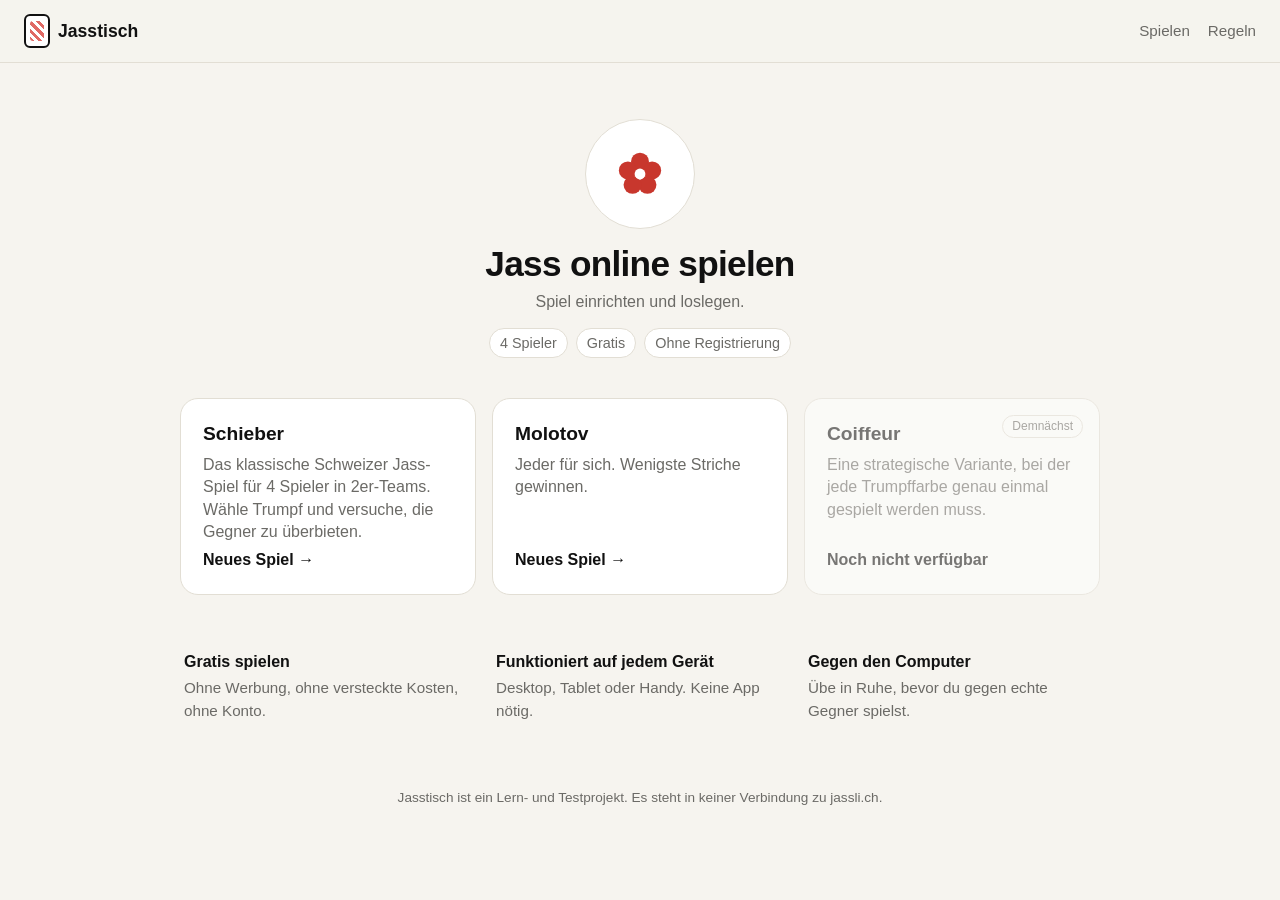
==== index.html @ 108028c2 "Add Jasstisch: Schieber and Molotov in the browser Two browser card games with no build step: - Schi" ====
<!doctype html>
<html lang="de">
<head>
  <meta charset="utf-8">
  <meta name="viewport" content="width=device-width, initial-scale=1">
  <title>Jasstisch | Jass online spielen</title>
  <meta name="description" content="Jass online spielen: Schieber gegen den Computer, gratis, ohne Registrierung, direkt im Browser.">
  <link rel="icon" href="assets/icon.svg" type="image/svg+xml">
  <link rel="stylesheet" href="assets/style.css">
</head>
<body>
  <header class="topbar">
    <a class="brand" href="index.html"><span class="logo" aria-hidden="true"></span>Jasstisch</a>
    <nav>
      <a href="index.html">Spielen</a>
      <a href="rules.html">Regeln</a>
    </nav>
  </header>

  <main class="menu">
    <section class="hero">
      <div class="emblem" aria-hidden="true">
        <svg width="54" height="54" viewBox="0 0 24 24"><g fill="#c8372d"><circle cx="12" cy="6.5" r="4"/><circle cx="17.4" cy="10.4" r="4"/><circle cx="15.3" cy="16.8" r="4"/><circle cx="8.7" cy="16.8" r="4"/><circle cx="6.6" cy="10.4" r="4"/></g><circle cx="12" cy="12" r="2.4" fill="#fff"/></svg>
      </div>
      <h1>Jass online spielen</h1>
      <p class="sub">Spiel einrichten und loslegen.</p>
      <div class="chips"><span>4 Spieler</span><span>Gratis</span><span>Ohne Registrierung</span></div>
    </section>

    <section class="modes">
      <a class="mode-card" href="schieber.html">
        <h3>Schieber</h3>
        <p>Das klassische Schweizer Jass-Spiel für 4 Spieler in 2er-Teams. Wähle Trumpf und versuche, die Gegner zu überbieten.</p>
        <span class="go">Neues Spiel &rarr;</span>
      </a>
      <a class="mode-card" href="molotov.html">
        <h3>Molotov</h3>
        <p>Jeder für sich. Wenigste Striche gewinnen.</p>
        <span class="go">Neues Spiel &rarr;</span>
      </a>
      <div class="mode-card soon" aria-disabled="true">
        <span class="badge">Demnächst</span>
        <h3>Coiffeur</h3>
        <p>Eine strategische Variante, bei der jede Trumpffarbe genau einmal gespielt werden muss.</p>
        <span class="go">Noch nicht verfügbar</span>
      </div>
    </section>

    <section class="features">
      <div class="feature"><b>Gratis spielen</b><span>Ohne Werbung, ohne versteckte Kosten, ohne Konto.</span></div>
      <div class="feature"><b>Funktioniert auf jedem Gerät</b><span>Desktop, Tablet oder Handy. Keine App nötig.</span></div>
      <div class="feature"><b>Gegen den Computer</b><span>Übe in Ruhe, bevor du gegen echte Gegner spielst.</span></div>
    </section>

    <p class="footer">Jasstisch ist ein Lern- und Testprojekt. Es steht in keiner Verbindung zu jassli.ch.</p>
  </main>
</body>
</html>
---- assets/style.css ----
/* Jasstisch: ruhiger, heller Stil mit grossem Tisch, runden Karten und dunklen Buttons. */

:root {
  --bg: #f6f4ef;
  --paper: #ffffff;
  --ink: #111111;
  --muted: #6b6a66;
  --line: #e2ded4;
  --felt: #e9e4d7;
  --felt-edge: #d8d1bf;
  --blue: #2f6fdb;
  --red: #d8433d;
  --suit-R: #c8372d;
  --suit-S: #b7811a;
  --suit-L: #2c4a6e;
  --suit-E: #6b4a2b;
  --radius: 14px;
  --card-w: 78px;
  --card-h: 112px;
}

* { box-sizing: border-box; }

html, body { margin: 0; }

body {
  background: var(--bg);
  color: var(--ink);
  font-family: -apple-system, BlinkMacSystemFont, "Segoe UI", Inter, Roboto, Helvetica, Arial, sans-serif;
  line-height: 1.4;
  min-height: 100vh;
  -webkit-font-smoothing: antialiased;
}

a { color: inherit; }

h1 { font-size: 2.2rem; margin: 0.4rem 0 0.2rem; letter-spacing: -0.02em; }
h2 { font-size: 1.1rem; margin: 0 0 0.6rem; }

[hidden] { display: none !important; }

/* ---------- Kopfzeile ---------- */
.topbar {
  display: flex;
  align-items: center;
  justify-content: space-between;
  padding: 14px 24px;
  border-bottom: 1px solid var(--line);
  background: rgba(246, 244, 239, 0.9);
  position: sticky;
  top: 0;
  z-index: 5;
}
.brand { display: flex; align-items: center; gap: 8px; font-weight: 700; text-decoration: none; font-size: 1.1rem; }
.logo {
  width: 26px; height: 34px; border-radius: 6px;
  background: linear-gradient(160deg, #fff 0 45%, #fff 45%);
  border: 2px solid var(--ink);
  position: relative;
}
.logo::after {
  content: ""; position: absolute; inset: 5px 4px 5px 4px;
  background: repeating-linear-gradient(45deg, var(--red) 0 3px, transparent 3px 6px);
  border-radius: 3px; opacity: 0.8;
}
.topbar nav { display: flex; gap: 18px; }
.topbar nav a { text-decoration: none; color: var(--muted); font-size: 0.95rem; }
.topbar nav a:hover { color: var(--ink); }

/* ---------- Buttons ---------- */
.btn {
  appearance: none;
  border: 0;
  border-radius: 12px;
  padding: 12px 18px;
  font: inherit;
  font-weight: 600;
  cursor: pointer;
  background: var(--ink);
  color: #fff;
  transition: transform 0.08s ease, opacity 0.2s ease;
}
.btn:hover { opacity: 0.88; }
.btn:active { transform: scale(0.98); }
.btn.ghost { background: transparent; color: var(--ink); border: 1px solid var(--line); }
.btn.small { padding: 8px 12px; font-size: 0.9rem; }
.btn.wide { width: 100%; padding: 16px; font-size: 1.05rem; margin-top: 20px; }
.btn:disabled { opacity: 0.35; cursor: default; }

/* ---------- Menü ---------- */
.menu { max-width: 960px; margin: 0 auto; padding: 36px 20px 60px; }
.hero { text-align: center; padding: 20px 0 10px; }
.hero .emblem { width: 110px; height: 110px; margin: 0 auto 10px; border-radius: 50%; background: var(--paper); border: 1px solid var(--line); display: grid; place-items: center; }
.hero p.sub { color: var(--muted); margin: 0; }
.chips { display: flex; justify-content: center; gap: 8px; flex-wrap: wrap; margin-top: 14px; font-size: 0.9rem; color: var(--muted); }
.chips span { background: var(--paper); border: 1px solid var(--line); border-radius: 999px; padding: 4px 10px; }

.modes { display: grid; grid-template-columns: repeat(auto-fit, minmax(260px, 1fr)); gap: 16px; margin-top: 30px; }
.mode-card {
  background: var(--paper); border: 1px solid var(--line); border-radius: 18px; padding: 22px;
  text-decoration: none; display: flex; flex-direction: column; gap: 6px; min-height: 180px; position: relative;
}
.mode-card:hover { border-color: #cfc9ba; }
.mode-card h3 { margin: 0; font-size: 1.2rem; }
.mode-card p { margin: 0; color: var(--muted); }
.mode-card .go { margin-top: auto; font-weight: 600; }
.mode-card.soon { opacity: 0.55; pointer-events: none; }
.badge { position: absolute; top: 16px; right: 16px; font-size: 0.75rem; border: 1px solid var(--line); border-radius: 999px; padding: 2px 9px; color: var(--muted); }

.features { display: grid; grid-template-columns: repeat(auto-fit, minmax(220px, 1fr)); gap: 16px; margin-top: 40px; }
.feature { padding: 16px 4px; }
.feature b { display: block; margin-bottom: 4px; }
.feature span { color: var(--muted); font-size: 0.95rem; }

.footer { text-align: center; color: var(--muted); font-size: 0.85rem; margin-top: 50px; }

/* ---------- Einstellungen ---------- */
.setup { max-width: 620px; margin: 0 auto; padding: 24px 20px 60px; }
.back { text-decoration: none; color: var(--muted); font-size: 0.95rem; }
.lead { color: var(--muted); margin: 0 0 22px; }
.mode-grid { display: grid; grid-template-columns: 1fr 1fr; gap: 12px; margin-bottom: 18px; }
.mode {
  appearance: none; text-align: left; background: var(--paper); border: 1.5px solid var(--line);
  border-radius: 16px; padding: 16px; font: inherit; cursor: pointer; display: flex; flex-direction: column; gap: 4px;
}
.mode.on { border-color: var(--ink); }
.mode strong { font-size: 1rem; }
.mode span { color: var(--muted); font-size: 0.9rem; }
.mode:disabled { opacity: 0.5; cursor: default; }
.panel { background: var(--paper); border: 1px solid var(--line); border-radius: 18px; padding: 18px; }
.field { display: flex; justify-content: space-between; align-items: center; margin-bottom: 12px; }
.label { font-weight: 600; }
.seg { display: inline-flex; background: var(--bg); border-radius: 10px; padding: 3px; }
.seg input { position: absolute; opacity: 0; pointer-events: none; }
.seg label span { display: inline-block; padding: 7px 14px; border-radius: 8px; cursor: pointer; color: var(--muted); }
.seg input:checked + span { background: var(--ink); color: #fff; }
.switch { display: flex; align-items: center; gap: 12px; padding: 12px 0; border-top: 1px solid var(--line); cursor: pointer; }
.switch:first-of-type { border-top: 0; }
.switch input { position: absolute; opacity: 0; pointer-events: none; }
.switch > span {
  flex: 0 0 42px; height: 24px; border-radius: 999px; background: #d9d4c7; position: relative; transition: background 0.2s;
}
.switch > span::after {
  content: ""; position: absolute; left: 3px; top: 3px; width: 18px; height: 18px; border-radius: 50%; background: #fff; transition: transform 0.2s;
  box-shadow: 0 1px 2px rgba(0,0,0,0.2);
}
.switch input:checked + span { background: var(--ink); }
.switch input:checked + span::after { transform: translateX(18px); }
.switch small { display: block; color: var(--muted); font-size: 0.85rem; }
.muted { color: var(--muted); }
.small { font-size: 0.85rem; }
.setup .muted { text-align: center; margin-top: 14px; }

/* ---------- Tisch ---------- */
.table-view { padding: 10px 14px 20px; max-width: 1180px; margin: 0 auto; }
.table-layout { display: grid; grid-template-columns: minmax(0, 1fr) 280px; gap: 18px; align-items: start; }

.board {
  display: grid;
  grid-template-columns: 1fr minmax(0, 470px) 1fr;
  grid-template-rows: auto auto auto auto;
  justify-items: center;
  align-items: center;
  gap: 10px;
}
#seat-2 { grid-column: 2; grid-row: 1; }
#seat-3 { grid-column: 1; grid-row: 2; }
#seat-1 { grid-column: 3; grid-row: 2; }
.felt    { grid-column: 2; grid-row: 2; }
#seat-0 { grid-column: 2; grid-row: 3; }
.hand    { grid-column: 1 / -1; grid-row: 4; }

/* Sitze */
.seat { display: flex; flex-direction: column; align-items: center; gap: 6px; min-height: 60px; }
.chip {
  display: inline-flex; align-items: center; gap: 8px; background: var(--paper); border: 1px solid var(--line);
  border-radius: 12px; padding: 6px 12px; font-size: 0.95rem; white-space: nowrap; transition: box-shadow 0.2s, border-color 0.2s;
}
.chip small { color: var(--muted); }
.seat.active .chip { border-color: var(--ink); box-shadow: 0 0 0 3px rgba(17,17,17,0.08); }
.dot { width: 10px; height: 10px; border-radius: 50%; display: inline-block; }
.team0 .dot { background: var(--blue); }
.team1 .dot { background: var(--red); }

.backs { display: flex; height: 52px; }
.mini-back {
  width: 26px; height: 40px; margin-left: -12px; border-radius: 5px; border: 1px solid #fff;
  background: repeating-linear-gradient(45deg, #24406f 0 4px, #2f5793 4px 8px);
  box-shadow: 0 1px 2px rgba(0,0,0,0.15);
}
.mini-back:first-child { margin-left: 0; }
#seat-1 .backs, #seat-3 .backs { flex-direction: column; height: auto; margin-top: 4px; }
#seat-1 .mini-back, #seat-3 .mini-back { margin: -16px 0 0 0; width: 40px; height: 22px; }
#seat-1 .mini-back:first-child, #seat-3 .mini-back:first-child { margin-top: 0; }

/* Filz */
.felt {
  position: relative;
  width: 100%;
  aspect-ratio: 1 / 1;
  max-width: 400px;
  min-height: 300px;
  background: radial-gradient(circle at 50% 40%, #f1ede2 0%, var(--felt) 70%);
  border: 1px solid var(--felt-edge);
  border-radius: 28px;
  box-shadow: inset 0 0 40px rgba(0,0,0,0.04);
  overflow: hidden;
}
.felt-top {
  position: absolute; top: 12px; left: 12px; right: 12px; display: flex; justify-content: space-between; align-items: center; gap: 8px;
  z-index: 2;
}
.trumpbadge {
  display: inline-flex; align-items: center; gap: 6px; background: var(--paper); border: 1px solid var(--line);
  border-radius: 999px; padding: 4px 10px; font-size: 0.85rem; font-weight: 600;
}
.trumpbadge svg { width: 16px; height: 16px; }
.trumpbadge.suit-R svg, .trumpbadge.suit-R { color: var(--suit-R); }
.trumpbadge.suit-S svg, .trumpbadge.suit-S { color: var(--suit-S); }
.trumpbadge.suit-L svg, .trumpbadge.suit-L { color: var(--suit-L); }
.trumpbadge.suit-E svg, .trumpbadge.suit-E { color: var(--suit-E); }
.target { color: var(--muted); font-size: 0.85rem; background: var(--paper); border-radius: 999px; padding: 4px 10px; border: 1px solid var(--line); }

.felt-center {
  position: absolute; inset: 30% 14%;
  display: flex; flex-direction: column; align-items: center; justify-content: center; gap: 10px;
  z-index: 3; pointer-events: none;
}
.felt-center > * { pointer-events: auto; }
.felt-msg { font-weight: 600; color: #3a3935; text-align: center; font-size: 0.98rem; }
.weis-slot { position: absolute; left: 10px; bottom: 10px; z-index: 3; pointer-events: none; max-width: 150px; }
.weis { background: var(--paper); border: 1px solid var(--line); border-radius: 12px; padding: 6px 8px; font-size: 0.75rem; display: flex; flex-direction: column; gap: 2px; text-align: left; box-shadow: 0 6px 18px rgba(0,0,0,0.06); }
.weis span.lost { text-decoration: line-through; color: var(--muted); }
.weis span.won { color: var(--ink); font-weight: 600; }

.trick { position: absolute; inset: 0; pointer-events: none; z-index: 1; }
.play { position: absolute; }
.play-bottom { left: 50%; bottom: 7%; transform: translateX(-50%); }
.play-top    { left: 50%; top: 7%; transform: translateX(-50%); }
.play-left   { left: 7%; top: 50%; transform: translateY(-50%); }
.play-right  { right: 7%; top: 50%; transform: translateY(-50%); }
.play.fresh { animation: drop 0.28s ease-out; }
@keyframes drop { from { opacity: 0; scale: 0.7; } to { opacity: 1; scale: 1; } }

.picker { display: flex; flex-wrap: wrap; gap: 8px; justify-content: center; max-width: 290px; }
.suit-btn {
  appearance: none; border: 1px solid var(--line); background: var(--paper); border-radius: 12px; padding: 8px 10px;
  font: inherit; font-size: 0.85rem; cursor: pointer; display: inline-flex; align-items: center; gap: 6px; min-width: 118px; justify-content: center;
}
.suit-btn svg { width: 22px; height: 22px; }
.suit-btn:hover { border-color: var(--ink); }
.schieben { appearance: none; border: 0; background: var(--ink); color: #fff; border-radius: 12px; padding: 8px 14px; font: inherit; font-weight: 600; cursor: pointer; }

/* Karten */
.card {
  position: relative;
  width: var(--card-w); height: var(--card-h);
  border-radius: 10px;
  background: var(--paper);
  border: 1px solid #d8d3c6;
  box-shadow: 0 2px 6px rgba(0,0,0,0.12);
  padding: 0; font: inherit; color: var(--ink);
  cursor: default;
  flex: 0 0 auto;
  transition: transform 0.15s ease, box-shadow 0.15s ease;
}
.card .center { position: absolute; inset: 0; display: flex; flex-direction: column; align-items: center; justify-content: center; gap: 4px; }
.card .center b { font-size: 2rem; line-height: 1; font-weight: 700; }
.card .center svg { width: 30px; height: 30px; }
.card .corner { position: absolute; display: flex; flex-direction: column; align-items: center; gap: 1px; font-size: 0.8rem; font-weight: 700; line-height: 1; }
.card .corner svg { width: 13px; height: 13px; }
.card .corner.tl { top: 6px; left: 6px; }
.card .corner.br { bottom: 6px; right: 6px; transform: rotate(180deg); }
.card.suit-R { color: var(--suit-R); }
.card.suit-S { color: var(--suit-S); }
.card.suit-L { color: var(--suit-L); }
.card.suit-E { color: var(--suit-E); }
.card.small { --card-w: 58px; --card-h: 84px; }
.card.small .center b { font-size: 1.3rem; }
.card.small .center svg { width: 20px; height: 20px; }
.card.back {
  background: repeating-linear-gradient(45deg, #24406f 0 6px, #2f5793 6px 12px);
  border: 3px solid #fffdf7;
  box-shadow: 0 2px 6px rgba(0,0,0,0.18);
}
.card.dim { opacity: 0.45; filter: saturate(0.6); }
button.card:not(:disabled) { cursor: pointer; }
button.card:not(:disabled):hover { transform: translateY(-10px); box-shadow: 0 10px 18px rgba(0,0,0,0.16); }
button.card:disabled { cursor: default; }

/* Hand */
.hand .card.dealt { animation: dealIn 0.45s ease-out both; animation-delay: calc(var(--i, 0) * 70ms); }
@keyframes dealIn { from { opacity: 0; transform: translateY(-26px) scale(0.9); } to { opacity: 1; transform: none; } }
.hand {
  display: flex; justify-content: center; align-items: flex-end;
  min-height: 120px; padding: 8px 0 0; width: 100%;
}
.hand .card + .card { margin-left: -34px; }
.hand .card:disabled:not(.dim) { cursor: default; }

/* Seite */
.side { display: flex; flex-direction: column; gap: 14px; }
.score { display: flex; flex-direction: column; gap: 12px; background: var(--paper); border: 1px solid var(--line); border-radius: 16px; padding: 14px; }
.team-score .row { display: flex; align-items: center; gap: 10px; }
.team-score .name { flex: 1; }
.team-score b { font-size: 1.4rem; font-variant-numeric: tabular-nums; }
.team-score .bar { height: 6px; background: #efece4; border-radius: 999px; margin-top: 8px; overflow: hidden; }
.team-score .bar i { display: block; height: 100%; border-radius: 999px; }
.team0 .bar i { background: var(--blue); }
.team1 .bar i { background: var(--red); }
.tabs { display: flex; gap: 6px; background: #ebe8df; border-radius: 12px; padding: 4px; }
.tabs button { flex: 1; appearance: none; border: 0; background: transparent; padding: 8px; border-radius: 9px; font: inherit; font-size: 0.9rem; cursor: pointer; color: var(--muted); }
.tabs button.on { background: var(--paper); color: var(--ink); font-weight: 600; box-shadow: 0 1px 2px rgba(0,0,0,0.06); }

.chalk { background: #1f2a24; color: #f2f2ea; border-radius: 16px; padding: 14px; min-height: 230px; box-shadow: inset 0 0 0 6px #3a2f24; }
.chalk-row { display: grid; grid-template-columns: 1fr 1fr; gap: 10px; }
.chalk-col { display: flex; flex-direction: column; gap: 8px; align-items: center; }
.chalk-name { font-size: 0.8rem; opacity: 0.8; text-align: center; }
.chalk-marks { display: flex; flex-wrap: wrap; gap: 6px; justify-content: center; min-height: 60px; align-content: flex-start; }
.chalk-num { font-size: 1.6rem; font-weight: 600; font-variant-numeric: tabular-nums; }
.chalk svg.group { width: 44px; height: 22px; }
.chalk svg.group line { stroke: #f2f2ea; stroke-width: 1.8; stroke-linecap: round; opacity: 0.9; }

.history { background: var(--paper); border: 1px solid var(--line); border-radius: 16px; padding: 10px; font-size: 0.88rem; overflow-x: auto; }
.history table { width: 100%; border-collapse: collapse; }
.history th, .history td { padding: 6px 4px; border-bottom: 1px solid var(--line); text-align: right; white-space: nowrap; }
.history th:first-child, .history td:first-child { text-align: left; }
.history td svg { width: 16px; height: 16px; vertical-align: middle; }
.history td span.suit-R svg { color: var(--suit-R); }
.history td span.suit-S svg { color: var(--suit-S); }
.history td span.suit-L svg { color: var(--suit-L); }
.history td span.suit-E svg { color: var(--suit-E); }

/* Tastatur-Fokus sichtbar machen */
:focus-visible { outline: 2px solid var(--blue); outline-offset: 2px; }
.card:focus-visible { outline-offset: 3px; }
.switch input:focus-visible + span,
.seg input:focus-visible + span { outline: 2px solid var(--blue); outline-offset: 2px; }

/* Modal */
.modal {
  position: fixed; inset: 0; background: rgba(20, 20, 18, 0.28); display: grid; place-items: center; padding: 16px; z-index: 20;
}
.sheet {
  background: var(--paper); border-radius: 22px; padding: 22px; width: min(400px, 100%);
  box-shadow: 0 20px 50px rgba(0,0,0,0.2); display: flex; flex-direction: column; gap: 12px; text-align: center;
}
.sheet h2 { font-size: 1.4rem; margin: 0; }
.sheet .pill { align-self: center; background: var(--bg); border-radius: 999px; padding: 4px 12px; font-size: 0.9rem; color: var(--muted); }
.table-score { display: flex; flex-direction: column; text-align: left; }
.table-score .row { display: grid; grid-template-columns: 1.4fr 1fr 1fr; gap: 6px; padding: 8px 4px; border-bottom: 1px solid var(--line); font-variant-numeric: tabular-nums; }
.table-score .row span:not(:first-child) { text-align: right; }
.table-score .row.head { color: var(--muted); font-size: 0.85rem; }
.table-score .row.sum { font-weight: 700; }
.sheet .btn { width: 100%; }

/* ---------- Schmale Bildschirme ---------- */
@media (max-width: 960px) {
  .table-layout { grid-template-columns: 1fr; }
  .side { display: flex; flex-direction: column; }
}

@media (max-width: 680px) {
  :root { --card-w: 62px; --card-h: 90px; }
  .table-view { padding: 6px 8px 14px; }
  .board { grid-template-columns: 1fr 1fr; }
  #seat-2 { grid-column: 1 / -1; grid-row: 1; }
  #seat-3 { grid-column: 1; grid-row: 2; }
  #seat-1 { grid-column: 2; grid-row: 2; }
  .felt { grid-column: 1 / -1; grid-row: 3; }
  #seat-0 { grid-column: 1 / -1; grid-row: 4; }
  .hand { grid-column: 1 / -1; grid-row: 5; }
  .felt { aspect-ratio: auto; height: 42vh; min-height: 250px; max-width: none; }
  .hand .card + .card { margin-left: -30px; }
  .side { grid-template-columns: 1fr; }
  .setup, .menu { padding-left: 16px; padding-right: 16px; }
  .mode-grid { grid-template-columns: 1fr; }
  .topbar { padding: 12px 16px; }
  .card.small { --card-w: 50px; --card-h: 74px; }
}

/* Molotov: jeder Spieler hat eine eigene Farbe */
.p0 .dot { background: var(--blue); }
.p1 .dot { background: var(--red); }
.p2 .dot { background: #2f9e5b; }
.p3 .dot { background: #c98a12; }
.p0 .bar i { background: var(--blue); }
.p1 .bar i { background: var(--red); }
.p2 .bar i { background: #2f9e5b; }
.p3 .bar i { background: #c98a12; }
.chalk-row { grid-template-columns: 1fr 1fr; }
.chalk svg.group.single { width: 12px; height: 22px; }
.chalk svg.group.single line { stroke-width: 1.8; }
.table-score.four .row { grid-template-columns: 1.5fr repeat(4, 1fr); font-size: 0.9rem; }
.table-score.four .row span { min-width: 0; }
.table-score.four .row.head span { font-size: 0.8rem; }
.weis span { display: block; }
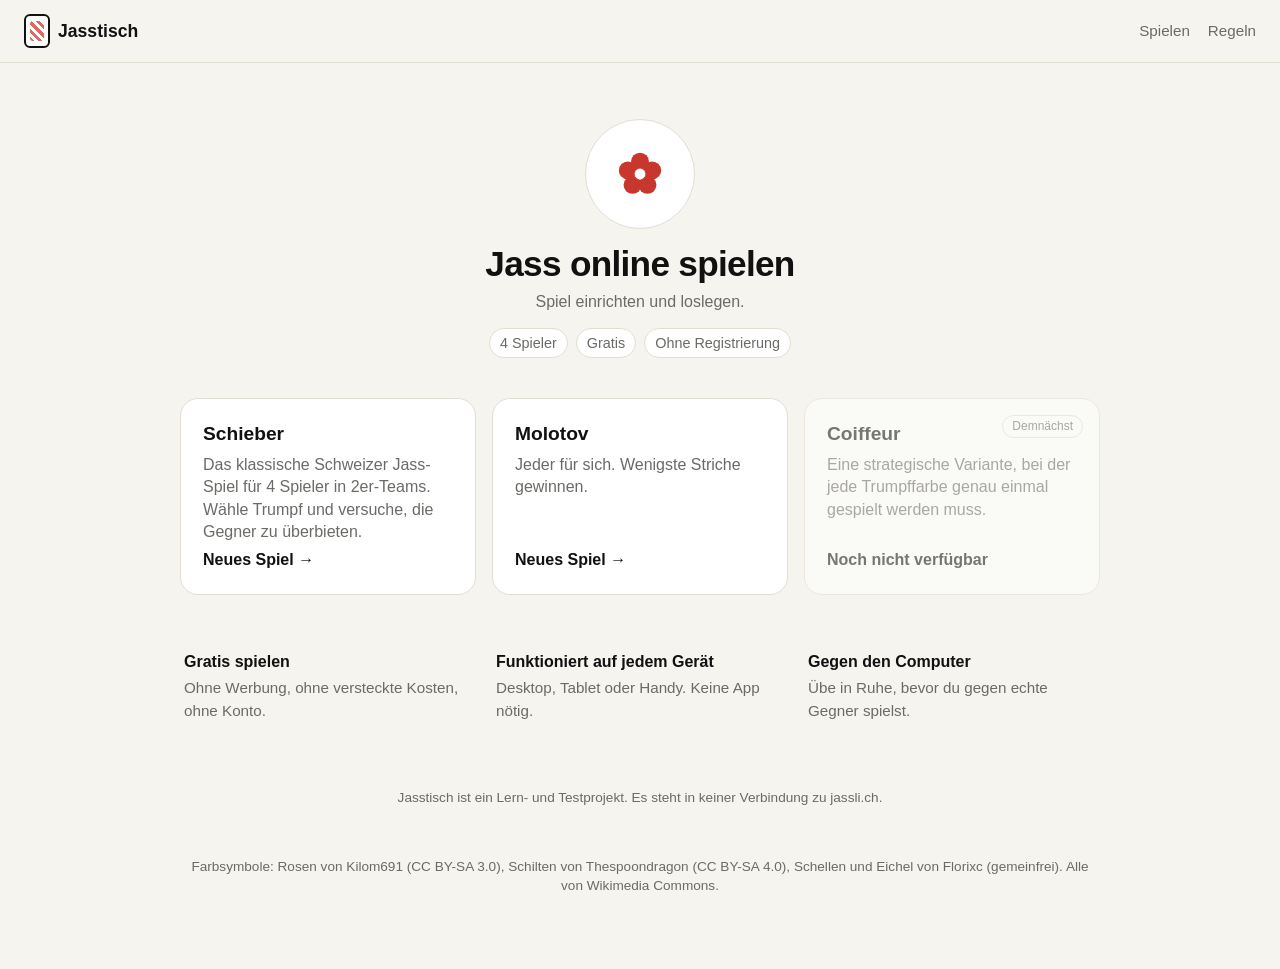
==== commit 54945788: "Add CC BY-SA credits for suit icons to start page footer" ====
--- a/index.html
+++ b/index.html
@@ -6,7 +6,7 @@
   <title>Jasstisch | Jass online spielen</title>
   <meta name="description" content="Jass online spielen: Schieber gegen den Computer, gratis, ohne Registrierung, direkt im Browser.">
   <link rel="icon" href="assets/icon.svg" type="image/svg+xml">
-  <link rel="stylesheet" href="assets/style.css">
+  <link rel="stylesheet" href="assets/style.css?v=5">
 </head>
 <body>
   <header class="topbar">
@@ -53,6 +53,7 @@
     </section>
 
     <p class="footer">Jasstisch ist ein Lern- und Testprojekt. Es steht in keiner Verbindung zu jassli.ch.</p>
+    <p class="footer">Farbsymbole: Rosen von Kilom691 (CC BY-SA 3.0), Schilten von Thespoondragon (CC BY-SA 4.0), Schellen und Eichel von Florixc (gemeinfrei). Alle von Wikimedia Commons.</p>
   </main>
 </body>
 </html>
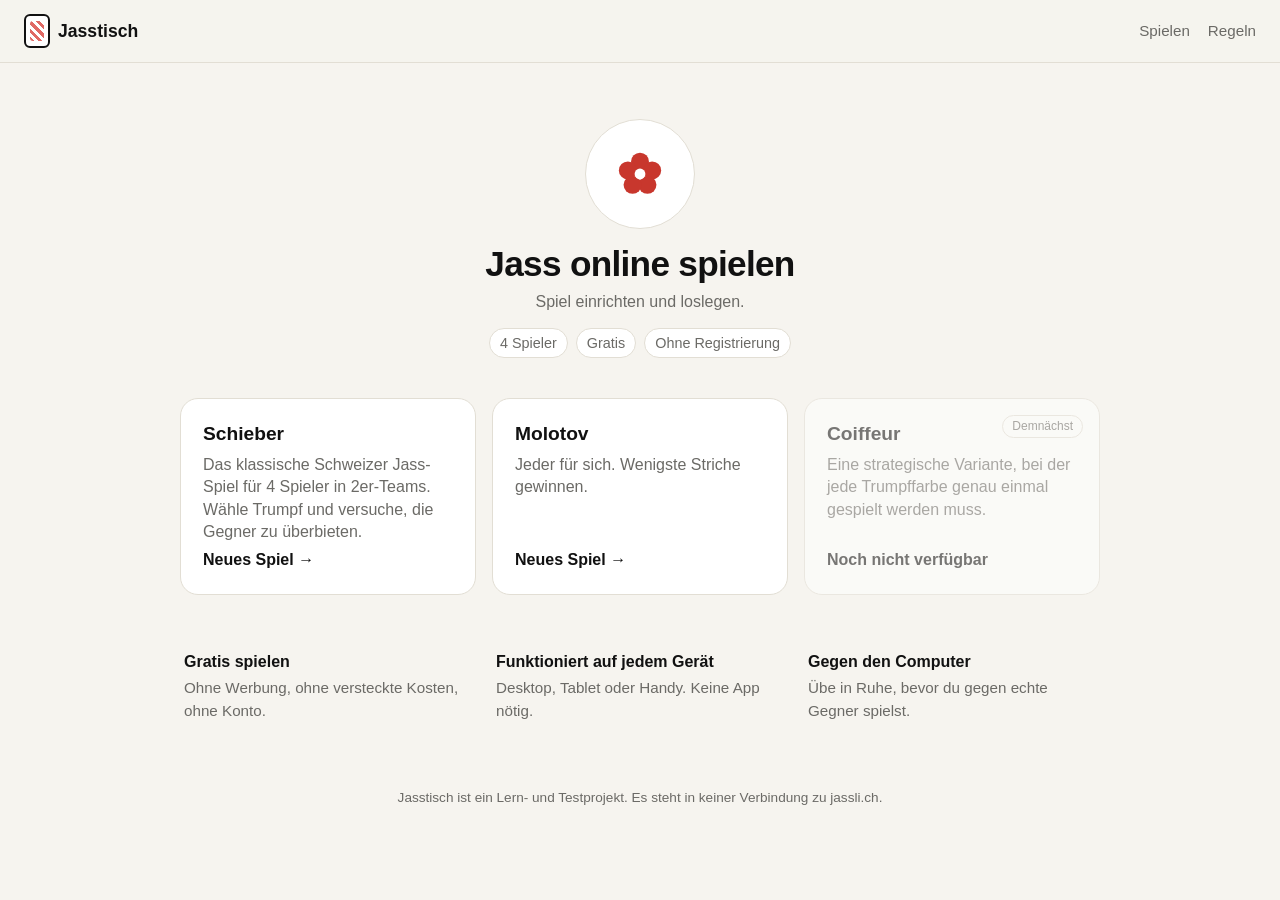
==== commit 2b3cdab9: "Weis cards in the round summary (between rounds), reset button, cache versions - Weis winner's cards" ====
--- a/index.html
+++ b/index.html
@@ -53,7 +53,6 @@
     </section>
 
     <p class="footer">Jasstisch ist ein Lern- und Testprojekt. Es steht in keiner Verbindung zu jassli.ch.</p>
-    <p class="footer">Farbsymbole: Rosen von Kilom691 (CC BY-SA 3.0), Schilten von Thespoondragon (CC BY-SA 4.0), Schellen und Eichel von Florixc (gemeinfrei). Alle von Wikimedia Commons.</p>
   </main>
 </body>
 </html>
--- a/assets/style.css
+++ b/assets/style.css
@@ -6,8 +6,8 @@
   --ink: #111111;
   --muted: #6b6a66;
   --line: #e2ded4;
-  --felt: #e9e4d7;
-  --felt-edge: #d8d1bf;
+  --felt: #2f6b45;
+  --felt-edge: #1b4429;
   --blue: #2f6fdb;
   --red: #d8433d;
   --suit-R: #c8372d;
@@ -16,7 +16,7 @@
   --suit-E: #6b4a2b;
   --radius: 14px;
   --card-w: 78px;
-  --card-h: 112px;
+  --card-h: 120px;
 }
 
 * { box-sizing: border-box; }
@@ -200,10 +200,10 @@
   aspect-ratio: 1 / 1;
   max-width: 400px;
   min-height: 300px;
-  background: radial-gradient(circle at 50% 40%, #f1ede2 0%, var(--felt) 70%);
-  border: 1px solid var(--felt-edge);
+  background: radial-gradient(circle at 50% 40%, #3c7d55 0%, var(--felt) 70%);
+  border: 6px solid #6b4a2b;
   border-radius: 28px;
-  box-shadow: inset 0 0 40px rgba(0,0,0,0.04);
+  box-shadow: inset 0 0 50px rgba(0,0,0,0.25), 0 6px 18px rgba(0,0,0,0.12);
   overflow: hidden;
 }
 .felt-top {
@@ -214,11 +214,7 @@
   display: inline-flex; align-items: center; gap: 6px; background: var(--paper); border: 1px solid var(--line);
   border-radius: 999px; padding: 4px 10px; font-size: 0.85rem; font-weight: 600;
 }
-.trumpbadge svg { width: 16px; height: 16px; }
-.trumpbadge.suit-R svg, .trumpbadge.suit-R { color: var(--suit-R); }
-.trumpbadge.suit-S svg, .trumpbadge.suit-S { color: var(--suit-S); }
-.trumpbadge.suit-L svg, .trumpbadge.suit-L { color: var(--suit-L); }
-.trumpbadge.suit-E svg, .trumpbadge.suit-E { color: var(--suit-E); }
+.trumpbadge img.suit-img { width: 16px; height: 16px; }
 .target { color: var(--muted); font-size: 0.85rem; background: var(--paper); border-radius: 999px; padding: 4px 10px; border: 1px solid var(--line); }
 
 .felt-center {
@@ -227,7 +223,7 @@
   z-index: 3; pointer-events: none;
 }
 .felt-center > * { pointer-events: auto; }
-.felt-msg { font-weight: 600; color: #3a3935; text-align: center; font-size: 0.98rem; }
+.felt-msg { font-weight: 600; color: #f3f7f1; text-align: center; font-size: 0.98rem; text-shadow: 0 1px 2px rgba(0,0,0,0.3); }
 .weis-slot { position: absolute; left: 10px; bottom: 10px; z-index: 3; pointer-events: none; max-width: 150px; }
 .weis { background: var(--paper); border: 1px solid var(--line); border-radius: 12px; padding: 6px 8px; font-size: 0.75rem; display: flex; flex-direction: column; gap: 2px; text-align: left; box-shadow: 0 6px 18px rgba(0,0,0,0.06); }
 .weis span.lost { text-decoration: line-through; color: var(--muted); }
@@ -247,7 +243,7 @@
   appearance: none; border: 1px solid var(--line); background: var(--paper); border-radius: 12px; padding: 8px 10px;
   font: inherit; font-size: 0.85rem; cursor: pointer; display: inline-flex; align-items: center; gap: 6px; min-width: 118px; justify-content: center;
 }
-.suit-btn svg { width: 22px; height: 22px; }
+.suit-btn img.suit-img { width: 22px; height: 22px; }
 .suit-btn:hover { border-color: var(--ink); }
 .schieben { appearance: none; border: 0; background: var(--ink); color: #fff; border-radius: 12px; padding: 8px 14px; font: inherit; font-weight: 600; cursor: pointer; }
 
@@ -266,24 +262,25 @@
 }
 .card .center { position: absolute; inset: 0; display: flex; flex-direction: column; align-items: center; justify-content: center; gap: 4px; }
 .card .center b { font-size: 2rem; line-height: 1; font-weight: 700; }
-.card .center svg { width: 30px; height: 30px; }
+.card .center img.suit-img { width: 30px; height: 30px; }
 .card .corner { position: absolute; display: flex; flex-direction: column; align-items: center; gap: 1px; font-size: 0.8rem; font-weight: 700; line-height: 1; }
-.card .corner svg { width: 13px; height: 13px; }
+.card .corner img.suit-img { width: 13px; height: 13px; }
 .card .corner.tl { top: 6px; left: 6px; }
 .card .corner.br { bottom: 6px; right: 6px; transform: rotate(180deg); }
 .card.suit-R { color: var(--suit-R); }
 .card.suit-S { color: var(--suit-S); }
 .card.suit-L { color: var(--suit-L); }
 .card.suit-E { color: var(--suit-E); }
-.card.small { --card-w: 58px; --card-h: 84px; }
+.card.small { --card-w: 58px; --card-h: 89px; }
 .card.small .center b { font-size: 1.3rem; }
-.card.small .center svg { width: 20px; height: 20px; }
+.card.small .center img.suit-img { width: 20px; height: 20px; }
 .card.back {
   background: repeating-linear-gradient(45deg, #24406f 0 6px, #2f5793 6px 12px);
   border: 3px solid #fffdf7;
   box-shadow: 0 2px 6px rgba(0,0,0,0.18);
 }
-.card.dim { opacity: 0.45; filter: saturate(0.6); }
+.card.dim { opacity: 1; filter: none; }
+.hand .card:not(:disabled) { transform: translateY(-8px); box-shadow: 0 6px 14px rgba(0,0,0,0.2); }
 button.card:not(:disabled) { cursor: pointer; }
 button.card:not(:disabled):hover { transform: translateY(-10px); box-shadow: 0 10px 18px rgba(0,0,0,0.16); }
 button.card:disabled { cursor: default; }
@@ -325,11 +322,7 @@
 .history table { width: 100%; border-collapse: collapse; }
 .history th, .history td { padding: 6px 4px; border-bottom: 1px solid var(--line); text-align: right; white-space: nowrap; }
 .history th:first-child, .history td:first-child { text-align: left; }
-.history td svg { width: 16px; height: 16px; vertical-align: middle; }
-.history td span.suit-R svg { color: var(--suit-R); }
-.history td span.suit-S svg { color: var(--suit-S); }
-.history td span.suit-L svg { color: var(--suit-L); }
-.history td span.suit-E svg { color: var(--suit-E); }
+.history td img.suit-img { width: 16px; height: 16px; vertical-align: middle; }
 
 /* Tastatur-Fokus sichtbar machen */
 :focus-visible { outline: 2px solid var(--blue); outline-offset: 2px; }
@@ -361,7 +354,7 @@
 }
 
 @media (max-width: 680px) {
-  :root { --card-w: 62px; --card-h: 90px; }
+  :root { --card-w: 62px; --card-h: 96px; }
   .table-view { padding: 6px 8px 14px; }
   .board { grid-template-columns: 1fr 1fr; }
   #seat-2 { grid-column: 1 / -1; grid-row: 1; }
@@ -376,7 +369,7 @@
   .setup, .menu { padding-left: 16px; padding-right: 16px; }
   .mode-grid { grid-template-columns: 1fr; }
   .topbar { padding: 12px 16px; }
-  .card.small { --card-w: 50px; --card-h: 74px; }
+  .card.small { --card-w: 50px; --card-h: 77px; }
 }
 
 /* Molotov: jeder Spieler hat eine eigene Farbe */
@@ -395,3 +388,65 @@
 .table-score.four .row span { min-width: 0; }
 .table-score.four .row.head span { font-size: 0.8rem; }
 .weis span { display: block; }
+
+/* Hofkarten mit eigenen Bildern */
+/* Kartenbild füllt die Karte */
+.card img.face { width: 100%; height: 100%; display: block; border-radius: 10px; }
+.card .center.court { inset: 16px 12px; display: block; }
+.card .center.court img { width: 100%; height: 100%; object-fit: contain; display: block; }
+.card.back .back-img { position: absolute; inset: 0; width: 100%; height: 100%; border-radius: 9px; }
+
+/* Eigene Weis-Karten leicht hervorheben */
+.card.weis-card:not(.dim) { box-shadow: 0 0 0 2px #f5c542, 0 4px 10px rgba(0,0,0,0.18); }
+
+/* Tempo-Schalter oben */
+.tempo { display: inline-flex; background: var(--paper); border: 1px solid var(--line); border-radius: 999px; padding: 3px; gap: 2px; margin-left: auto; margin-right: 18px; }
+.tempo button { appearance: none; border: 0; background: transparent; font: inherit; font-size: 0.8rem; padding: 5px 10px; border-radius: 999px; cursor: pointer; color: var(--muted); }
+.tempo button.on { background: var(--ink); color: #fff; }
+
+/* Meldungen (oben eingeblendet) */
+.toasts { position: fixed; top: 70px; left: 50%; transform: translateX(-50%); z-index: 30; display: flex; flex-direction: column; gap: 8px; align-items: center; pointer-events: none; width: min(92vw, 420px); }
+.toast { background: #111; color: #fff; border-radius: 12px; padding: 9px 16px; font-size: 0.92rem; font-weight: 600; box-shadow: 0 8px 20px rgba(0,0,0,0.25); transition: opacity 0.4s ease, transform 0.4s ease; animation: toastIn 0.25s ease-out; }
+.toast.toast-weis { background: #7a5a12; }
+.toast.toast-tisch { background: #2f6b45; }
+.toast.toast-stoeck { background: #6b2f2f; }
+.toast.toast-trump { background: #2c4a6e; }
+.toast.out { opacity: 0; transform: translateY(-6px); }
+@keyframes toastIn { from { opacity: 0; transform: translateY(-8px); } to { opacity: 1; transform: none; } }
+
+/* Karten, die zum Gewinner fliegen */
+.play.flying { transition: transform 0.6s ease-in, opacity 0.6s ease-in; z-index: 4; }
+
+/* Viele Karten in der Hand (12 bei 3 Spielern) */
+.hand.many .card + .card { margin-left: -46px; }
+@media (max-width: 680px) { .hand.many .card + .card { margin-left: -40px; } }
+
+/* Weisen: Karten des Gewinners und Jasstafel mit Plus/Minus */
+.weis .weis-cards { display: flex; flex-wrap: wrap; margin-top: 4px; }
+.weis img.mini-face { width: 34px; height: auto; border-radius: 4px; margin: 1px 2px 0 0; box-shadow: 0 1px 3px rgba(0,0,0,0.2); }
+.scribe { display: flex; flex-direction: column; align-items: center; width: 56px; font-size: 0.9rem; font-weight: 700; }
+.scribe .plus { color: #bff0cc; min-height: 1.1em; }
+.scribe .minus { color: #f7b5b5; min-height: 1.1em; }
+.scribe .sline { display: block; width: 100%; height: 2px; background: #f2f2ea; margin: 3px 0; opacity: 0.9; }
+
+/* Molotow-Jasstafel: Plus oben, Strich, Minus unten, Zahl ganz unten */
+.chalk-col .chalk-plus, .chalk-col .chalk-minus { display: flex; flex-wrap: wrap; justify-content: center; gap: 2px; min-height: 30px; width: 100%; }
+.chalk-col .chalk-line { width: 80%; height: 2px; background: #f2f2ea; margin: 4px 0; opacity: 0.9; }
+.chalk-col .chalk-num { margin-top: 6px; }
+
+/* Gewinner-Weis beim Spieler mit Weis (nach dem ersten Stich) */
+.seat-weis { margin-top: 6px; background: #fffdf7; border: 1px solid var(--line); border-radius: 12px; padding: 6px 8px; box-shadow: 0 6px 18px rgba(0,0,0,0.14); text-align: center; font-size: 0.8rem; max-width: 220px; position: relative; z-index: 6; }
+.seat-weis .sw-title { font-weight: 700; margin-bottom: 4px; }
+.seat-weis .weis-cards { display: flex; flex-wrap: wrap; justify-content: center; }
+.seat-weis img.mini-face { width: 34px; height: auto; border-radius: 4px; margin: 1px; box-shadow: 0 1px 3px rgba(0,0,0,0.2); }
+.seat-weis .btn { margin-top: 6px; }
+
+/* Weis des Gewinners in der Rundenübersicht (zwischen den Runden) */
+.modal-weis { margin-top: 8px; padding: 8px; border-radius: 12px; background: #f5f3ee; display: flex; flex-direction: column; align-items: center; gap: 4px; }
+.modal-weis .weis-cards { display: flex; flex-wrap: wrap; justify-content: center; }
+.modal-weis img.mini-face { width: 40px; height: auto; border-radius: 5px; margin: 2px; box-shadow: 0 1px 3px rgba(0,0,0,0.2); }
+
+/* Oben links: Neu-Knopf neben dem Logo */
+.topleft { display: flex; align-items: center; gap: 12px; }
+.reset-btn { appearance: none; border: 1px solid var(--line); background: var(--paper); color: var(--ink); border-radius: 999px; padding: 5px 12px; font: inherit; font-size: 0.85rem; font-weight: 600; cursor: pointer; }
+.reset-btn:hover { border-color: var(--ink); }
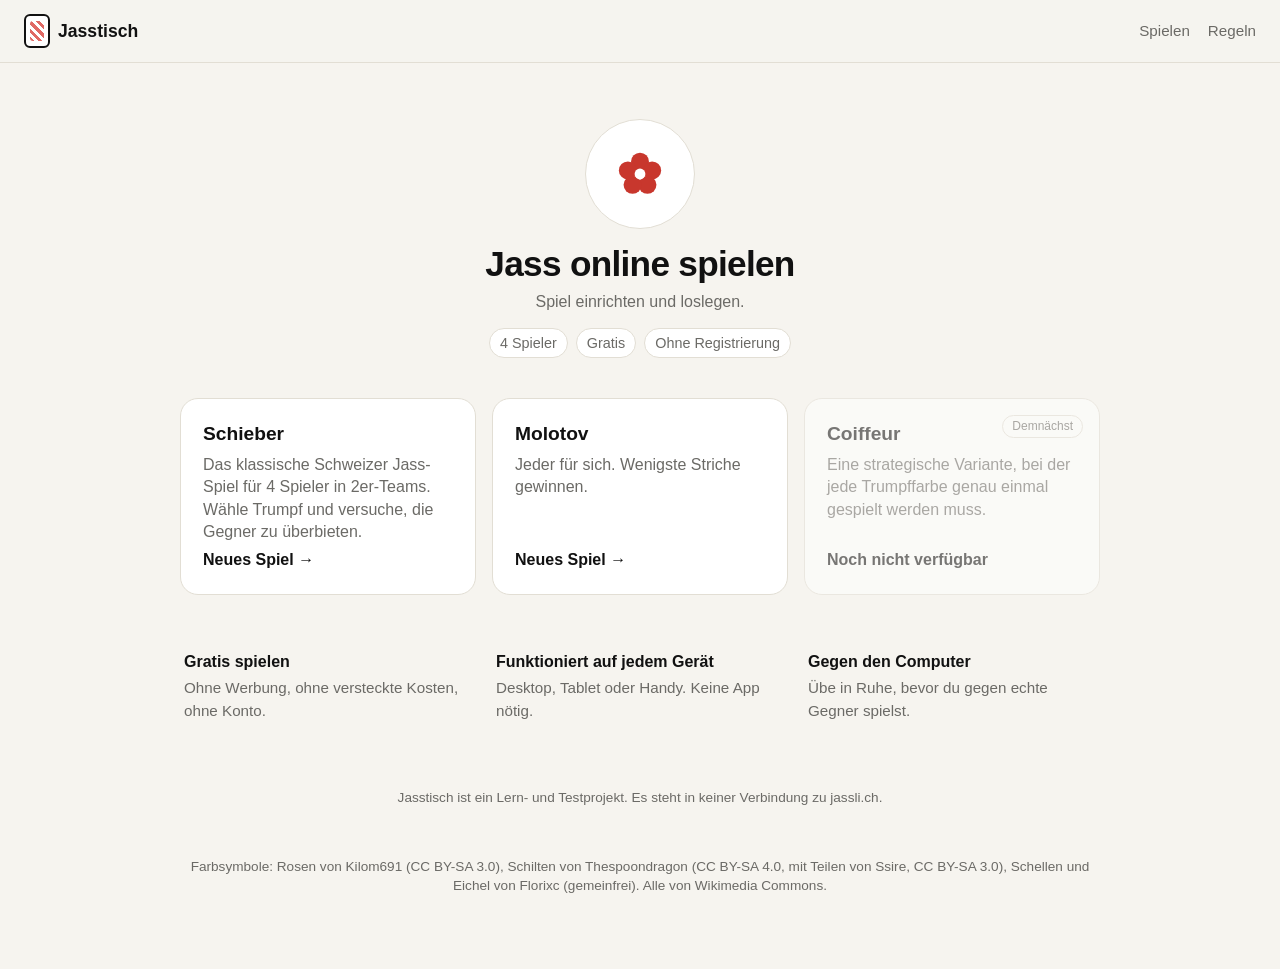
==== commit 70143850: "Fix Schilten credits, remove Schieber-only rules link from Molotov, use relative path in README Co-A" ====
--- a/index.html
+++ b/index.html
@@ -53,6 +53,7 @@
     </section>
 
     <p class="footer">Jasstisch ist ein Lern- und Testprojekt. Es steht in keiner Verbindung zu jassli.ch.</p>
+    <p class="footer">Farbsymbole: Rosen von Kilom691 (CC BY-SA 3.0), Schilten von Thespoondragon (CC BY-SA 4.0, mit Teilen von Ssire, CC BY-SA 3.0), Schellen und Eichel von Florixc (gemeinfrei). Alle von Wikimedia Commons.</p>
   </main>
 </body>
 </html>
--- a/assets/style.css
+++ b/assets/style.css
@@ -397,7 +397,7 @@
 .card.back .back-img { position: absolute; inset: 0; width: 100%; height: 100%; border-radius: 9px; }
 
 /* Eigene Weis-Karten leicht hervorheben */
-.card.weis-card:not(.dim) { box-shadow: 0 0 0 2px #f5c542, 0 4px 10px rgba(0,0,0,0.18); }
+.card.weis-card:not(.dim) { box-shadow: 0 0 0 2px #f5c542, 0 4px 10px rgba(0,0,0,0.18); transform: translateY(-4px); }
 
 /* Tempo-Schalter oben */
 .tempo { display: inline-flex; background: var(--paper); border: 1px solid var(--line); border-radius: 999px; padding: 3px; gap: 2px; margin-left: auto; margin-right: 18px; }
@@ -420,33 +420,3 @@
 /* Viele Karten in der Hand (12 bei 3 Spielern) */
 .hand.many .card + .card { margin-left: -46px; }
 @media (max-width: 680px) { .hand.many .card + .card { margin-left: -40px; } }
-
-/* Weisen: Karten des Gewinners und Jasstafel mit Plus/Minus */
-.weis .weis-cards { display: flex; flex-wrap: wrap; margin-top: 4px; }
-.weis img.mini-face { width: 34px; height: auto; border-radius: 4px; margin: 1px 2px 0 0; box-shadow: 0 1px 3px rgba(0,0,0,0.2); }
-.scribe { display: flex; flex-direction: column; align-items: center; width: 56px; font-size: 0.9rem; font-weight: 700; }
-.scribe .plus { color: #bff0cc; min-height: 1.1em; }
-.scribe .minus { color: #f7b5b5; min-height: 1.1em; }
-.scribe .sline { display: block; width: 100%; height: 2px; background: #f2f2ea; margin: 3px 0; opacity: 0.9; }
-
-/* Molotow-Jasstafel: Plus oben, Strich, Minus unten, Zahl ganz unten */
-.chalk-col .chalk-plus, .chalk-col .chalk-minus { display: flex; flex-wrap: wrap; justify-content: center; gap: 2px; min-height: 30px; width: 100%; }
-.chalk-col .chalk-line { width: 80%; height: 2px; background: #f2f2ea; margin: 4px 0; opacity: 0.9; }
-.chalk-col .chalk-num { margin-top: 6px; }
-
-/* Gewinner-Weis beim Spieler mit Weis (nach dem ersten Stich) */
-.seat-weis { margin-top: 6px; background: #fffdf7; border: 1px solid var(--line); border-radius: 12px; padding: 6px 8px; box-shadow: 0 6px 18px rgba(0,0,0,0.14); text-align: center; font-size: 0.8rem; max-width: 220px; position: relative; z-index: 6; }
-.seat-weis .sw-title { font-weight: 700; margin-bottom: 4px; }
-.seat-weis .weis-cards { display: flex; flex-wrap: wrap; justify-content: center; }
-.seat-weis img.mini-face { width: 34px; height: auto; border-radius: 4px; margin: 1px; box-shadow: 0 1px 3px rgba(0,0,0,0.2); }
-.seat-weis .btn { margin-top: 6px; }
-
-/* Weis des Gewinners in der Rundenübersicht (zwischen den Runden) */
-.modal-weis { margin-top: 8px; padding: 8px; border-radius: 12px; background: #f5f3ee; display: flex; flex-direction: column; align-items: center; gap: 4px; }
-.modal-weis .weis-cards { display: flex; flex-wrap: wrap; justify-content: center; }
-.modal-weis img.mini-face { width: 40px; height: auto; border-radius: 5px; margin: 2px; box-shadow: 0 1px 3px rgba(0,0,0,0.2); }
-
-/* Oben links: Neu-Knopf neben dem Logo */
-.topleft { display: flex; align-items: center; gap: 12px; }
-.reset-btn { appearance: none; border: 1px solid var(--line); background: var(--paper); color: var(--ink); border-radius: 999px; padding: 5px 12px; font: inherit; font-size: 0.85rem; font-weight: 600; cursor: pointer; }
-.reset-btn:hover { border-color: var(--ink); }
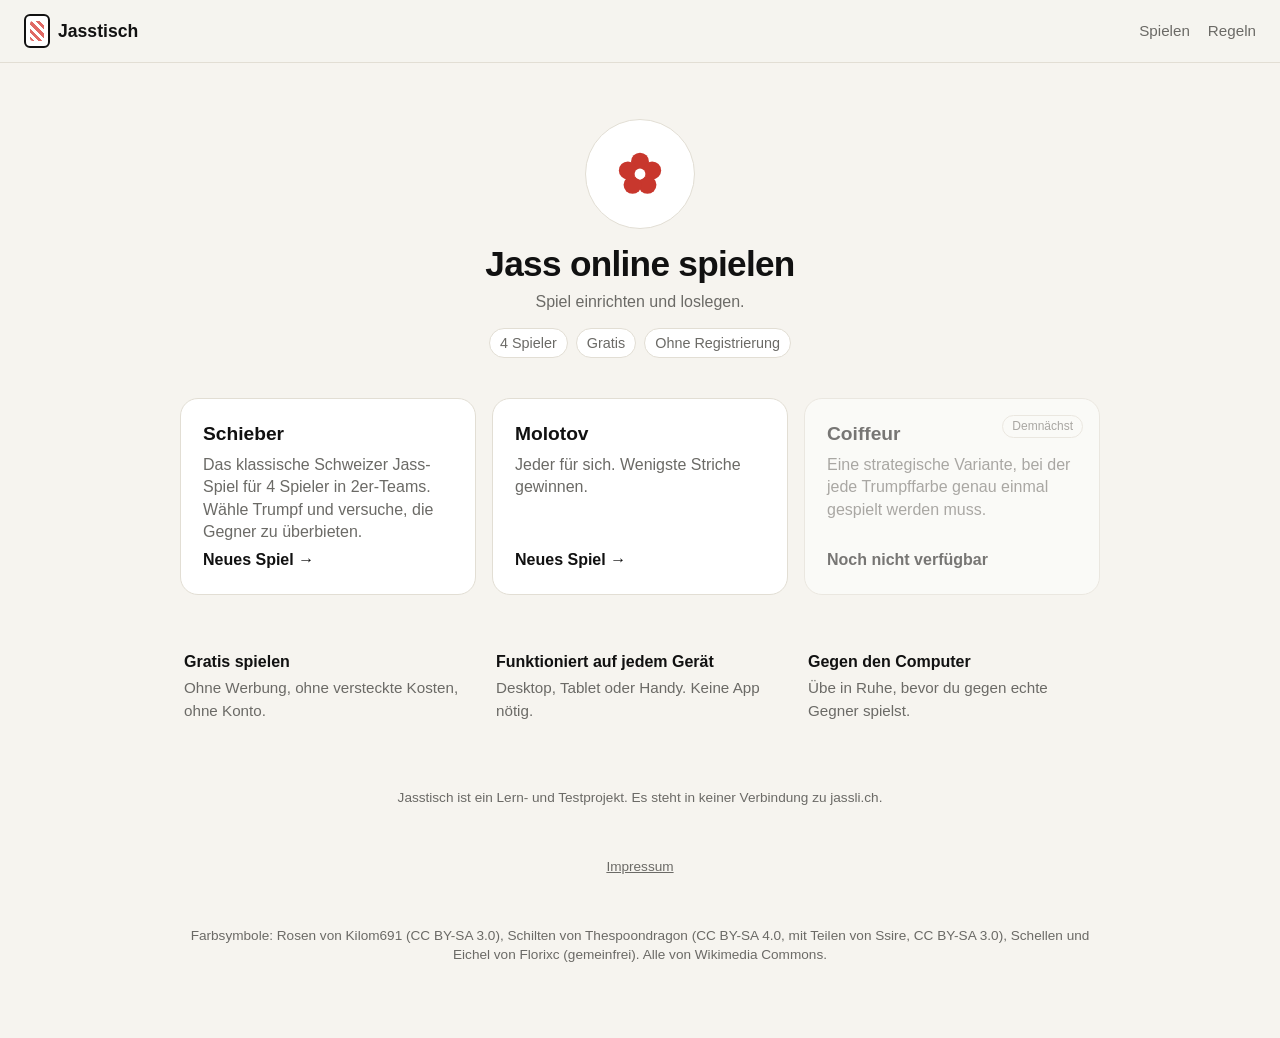
==== commit a2378730: "Impressum hinzugefuegt und auf der Startseite verlinkt Verantwortlich: Gian Trueb, Schweiz. Kontakt " ====
--- a/index.html
+++ b/index.html
@@ -53,6 +53,7 @@
     </section>
 
     <p class="footer">Jasstisch ist ein Lern- und Testprojekt. Es steht in keiner Verbindung zu jassli.ch.</p>
+    <p class="footer"><a href="impressum.html">Impressum</a></p>
     <p class="footer">Farbsymbole: Rosen von Kilom691 (CC BY-SA 3.0), Schilten von Thespoondragon (CC BY-SA 4.0, mit Teilen von Ssire, CC BY-SA 3.0), Schellen und Eichel von Florixc (gemeinfrei). Alle von Wikimedia Commons.</p>
   </main>
 </body>
--- a/assets/style.css
+++ b/assets/style.css
@@ -274,6 +274,12 @@
 .card.small { --card-w: 58px; --card-h: 89px; }
 .card.small .center b { font-size: 1.3rem; }
 .card.small .center img.suit-img { width: 20px; height: 20px; }
+/* Karten auf dem Tisch: groß genug, um die Farbe und den Rang sofort zu sehen */
+.trick .card.small { --card-w: 86px; --card-h: 128px; }
+.trick .card.small .center b { font-size: 1.8rem; }
+.trick .card.small .center img.suit-img { width: 28px; height: 28px; }
+.trick .card.small .corner { font-size: 0.95rem; }
+.trick .card.small .corner img.suit-img { width: 15px; height: 15px; }
 .card.back {
   background: repeating-linear-gradient(45deg, #24406f 0 6px, #2f5793 6px 12px);
   border: 3px solid #fffdf7;
@@ -297,11 +303,14 @@
 
 /* Seite */
 .side { display: flex; flex-direction: column; gap: 14px; }
-.score { display: flex; flex-direction: column; gap: 12px; background: var(--paper); border: 1px solid var(--line); border-radius: 16px; padding: 14px; }
-.team-score .row { display: flex; align-items: center; gap: 10px; }
-.team-score .name { flex: 1; }
-.team-score b { font-size: 1.4rem; font-variant-numeric: tabular-nums; }
-.team-score .bar { height: 6px; background: #efece4; border-radius: 999px; margin-top: 8px; overflow: hidden; }
+/* Punktestand: schlanke Zeile in der Jasstafel, ohne eigene Box */
+.jasstafel { background: var(--paper); border: 1px solid var(--line); border-radius: 16px; padding: 12px; display: flex; flex-direction: column; gap: 10px; }
+.score { display: grid; grid-template-columns: repeat(auto-fit, minmax(96px, 1fr)); gap: 8px 14px; padding: 0 2px; }
+.team-score .row { display: flex; align-items: center; gap: 6px; font-size: 0.85rem; color: var(--muted); }
+.team-score .name { flex: 1; min-width: 0; overflow: hidden; text-overflow: ellipsis; white-space: nowrap; }
+.team-score b { font-size: 1rem; color: var(--ink); font-variant-numeric: tabular-nums; }
+.team-score .dot { width: 7px; height: 7px; }
+.team-score .bar { height: 3px; background: #efece4; border-radius: 999px; margin-top: 4px; overflow: hidden; }
 .team-score .bar i { display: block; height: 100%; border-radius: 999px; }
 .team0 .bar i { background: var(--blue); }
 .team1 .bar i { background: var(--red); }
@@ -309,8 +318,8 @@
 .tabs button { flex: 1; appearance: none; border: 0; background: transparent; padding: 8px; border-radius: 9px; font: inherit; font-size: 0.9rem; cursor: pointer; color: var(--muted); }
 .tabs button.on { background: var(--paper); color: var(--ink); font-weight: 600; box-shadow: 0 1px 2px rgba(0,0,0,0.06); }
 
-.chalk { background: #1f2a24; color: #f2f2ea; border-radius: 16px; padding: 14px; min-height: 230px; box-shadow: inset 0 0 0 6px #3a2f24; }
-.chalk-row { display: grid; grid-template-columns: 1fr 1fr; gap: 10px; }
+.chalk { background: #1f2a24; color: #f2f2ea; border-radius: 14px; padding: 12px; min-height: 180px; box-shadow: inset 0 0 0 6px #3a2f24; }
+.chalk-row { display: grid; grid-template-columns: repeat(auto-fit, minmax(84px, 1fr)); gap: 10px; }
 .chalk-col { display: flex; flex-direction: column; gap: 8px; align-items: center; }
 .chalk-name { font-size: 0.8rem; opacity: 0.8; text-align: center; }
 .chalk-marks { display: flex; flex-wrap: wrap; gap: 6px; justify-content: center; min-height: 60px; align-content: flex-start; }
@@ -333,10 +342,14 @@
 /* Modal */
 .modal {
   position: fixed; inset: 0; background: rgba(20, 20, 18, 0.28); display: grid; place-items: center; padding: 16px; z-index: 20;
+  overscroll-behavior: contain;
 }
 .sheet {
   background: var(--paper); border-radius: 22px; padding: 22px; width: min(400px, 100%);
   box-shadow: 0 20px 50px rgba(0,0,0,0.2); display: flex; flex-direction: column; gap: 12px; text-align: center;
+  /* Auf dem Handy: das Fenster passt in den Bildschirm, der Inhalt scrollt im Fenster selbst. */
+  max-height: calc(100vh - 32px); max-height: calc(100dvh - 32px);
+  overflow-y: auto; overscroll-behavior: contain; -webkit-overflow-scrolling: touch;
 }
 .sheet h2 { font-size: 1.4rem; margin: 0; }
 .sheet .pill { align-self: center; background: var(--bg); border-radius: 999px; padding: 4px 12px; font-size: 0.9rem; color: var(--muted); }
@@ -353,22 +366,50 @@
   .side { display: flex; flex-direction: column; }
 }
 
+/* Handy (bis 680 px): der Tisch füllt die Breite, Jasstafel darunter, wenig Leerraum */
 @media (max-width: 680px) {
-  :root { --card-w: 62px; --card-h: 96px; }
-  .table-view { padding: 6px 8px 14px; }
-  .board { grid-template-columns: 1fr 1fr; }
+  :root { --card-w: 60px; --card-h: 93px; }
+  .topbar { padding: 8px 10px; }
+  .topbar nav { display: none; }
+  .toasts { top: 58px; }   /* Meldungen über der Kopfzeile, nicht über den Sitzen */
+  .topleft { gap: 8px; }
+  .brand { font-size: 0; gap: 0; }   /* auf dem Handy nur das Logo, der Name ist im Tab */
+  .seg label span { white-space: nowrap; padding: 6px 9px; font-size: 0.9rem; }
+  .tempo { margin-right: 0; }
+  .tempo button { font-size: 0.72rem; padding: 4px 8px; }
+  .table-view { padding: 4px 6px 12px; }
+  .board { grid-template-columns: 1fr 1fr; gap: 6px; }
   #seat-2 { grid-column: 1 / -1; grid-row: 1; }
   #seat-3 { grid-column: 1; grid-row: 2; }
   #seat-1 { grid-column: 2; grid-row: 2; }
   .felt { grid-column: 1 / -1; grid-row: 3; }
   #seat-0 { grid-column: 1 / -1; grid-row: 4; }
-  .hand { grid-column: 1 / -1; grid-row: 5; }
-  .felt { aspect-ratio: auto; height: 42vh; min-height: 250px; max-width: none; }
+  .hand { grid-column: 1 / -1; grid-row: 5; min-height: 100px; }
+  .felt { aspect-ratio: 1 / 1; height: auto; min-height: 0; max-width: none; width: 100%; border-width: 5px; border-radius: 22px; }
+  .felt-top { top: 8px; left: 8px; right: 8px; }
+  .trumpbadge, .target { font-size: 0.75rem; padding: 3px 8px; }
+  .felt-msg { font-size: 0.85rem; }
+  .weis-slot { max-width: 120px; left: 6px; bottom: 6px; }
+  .trick .card.small { --card-w: 72px; --card-h: 108px; }
+  .trick .card.small .center b { font-size: 1.45rem; }
+  .seat { min-height: 0; gap: 3px; }
+  .chip { padding: 3px 8px; font-size: 0.82rem; border-radius: 10px; }
+  .chip small { font-size: 0.72rem; }
+  #seat-1 .backs, #seat-3 .backs { display: none; }
   .hand .card + .card { margin-left: -30px; }
-  .side { grid-template-columns: 1fr; }
-  .setup, .menu { padding-left: 16px; padding-right: 16px; }
-  .mode-grid { grid-template-columns: 1fr; }
-  .topbar { padding: 12px 16px; }
+  .hand.many .card + .card { margin-left: -40px; }
+  .side { grid-template-columns: 1fr; gap: 8px; }
+  .jasstafel { padding: 10px; border-radius: 14px; gap: 8px; }
+  .chalk { min-height: 140px; padding: 10px; }
+  .setup, .menu { padding-left: 14px; padding-right: 14px; padding-top: 14px; }
+  .setup .lead { margin-bottom: 14px; font-size: 0.92rem; }
+  .mode-grid { grid-template-columns: 1fr 1fr; gap: 8px; margin-bottom: 12px; }
+  .mode { padding: 12px; border-radius: 14px; }
+  .mode span { font-size: 0.78rem; }
+  .panel { padding: 14px; border-radius: 16px; }
+  .field { margin-bottom: 10px; }
+  .switch { padding: 9px 0; }
+  .btn.wide { margin-top: 12px; padding: 13px; font-size: 1rem; }
   .card.small { --card-w: 50px; --card-h: 77px; }
 }
 
@@ -381,7 +422,7 @@
 .p1 .bar i { background: var(--red); }
 .p2 .bar i { background: #2f9e5b; }
 .p3 .bar i { background: #c98a12; }
-.chalk-row { grid-template-columns: 1fr 1fr; }
+.chalk-row { grid-template-columns: repeat(auto-fit, minmax(84px, 1fr)); }
 .chalk svg.group.single { width: 12px; height: 22px; }
 .chalk svg.group.single line { stroke-width: 1.8; }
 .table-score.four .row { grid-template-columns: 1.5fr repeat(4, 1fr); font-size: 0.9rem; }
@@ -397,7 +438,7 @@
 .card.back .back-img { position: absolute; inset: 0; width: 100%; height: 100%; border-radius: 9px; }
 
 /* Eigene Weis-Karten leicht hervorheben */
-.card.weis-card:not(.dim) { box-shadow: 0 0 0 2px #f5c542, 0 4px 10px rgba(0,0,0,0.18); transform: translateY(-4px); }
+.card.weis-card:not(.dim) { box-shadow: 0 0 0 2px #f5c542, 0 4px 10px rgba(0,0,0,0.18); }
 
 /* Tempo-Schalter oben */
 .tempo { display: inline-flex; background: var(--paper); border: 1px solid var(--line); border-radius: 999px; padding: 3px; gap: 2px; margin-left: auto; margin-right: 18px; }
@@ -420,3 +461,116 @@
 /* Viele Karten in der Hand (12 bei 3 Spielern) */
 .hand.many .card + .card { margin-left: -46px; }
 @media (max-width: 680px) { .hand.many .card + .card { margin-left: -40px; } }
+
+/* Weisen: Karten des Gewinners und Jasstafel mit Plus/Minus */
+.weis .weis-cards { display: flex; flex-wrap: wrap; margin-top: 4px; }
+.weis img.mini-face { width: 34px; height: auto; border-radius: 4px; margin: 1px 2px 0 0; box-shadow: 0 1px 3px rgba(0,0,0,0.2); }
+.scribe { display: flex; flex-direction: column; align-items: center; width: 56px; font-size: 0.9rem; font-weight: 700; }
+.scribe .plus { color: #bff0cc; min-height: 1.1em; }
+.scribe .minus { color: #f7b5b5; min-height: 1.1em; }
+.scribe .sline { display: block; width: 100%; height: 2px; background: #f2f2ea; margin: 3px 0; opacity: 0.9; }
+
+/* Molotow-Jasstafel: Plus oben, Strich, Minus unten, Zahl ganz unten */
+.chalk-col .chalk-plus, .chalk-col .chalk-minus { display: flex; flex-wrap: wrap; justify-content: center; gap: 2px; min-height: 30px; width: 100%; }
+.chalk-col .chalk-line { width: 80%; height: 2px; background: #f2f2ea; margin: 4px 0; opacity: 0.9; }
+.chalk-col .chalk-num { margin-top: 6px; }
+
+/* Gewinner-Weis beim Spieler mit Weis (nach dem ersten Stich) */
+.seat-weis { margin-top: 6px; background: #fffdf7; border: 1px solid var(--line); border-radius: 12px; padding: 6px 8px; box-shadow: 0 6px 18px rgba(0,0,0,0.14); text-align: center; font-size: 0.8rem; max-width: 220px; position: relative; z-index: 6; }
+.seat-weis .sw-title { font-weight: 700; margin-bottom: 4px; }
+.seat-weis .weis-cards { display: flex; flex-wrap: wrap; justify-content: center; }
+.seat-weis img.mini-face { width: 34px; height: auto; border-radius: 4px; margin: 1px; box-shadow: 0 1px 3px rgba(0,0,0,0.2); }
+.seat-weis .btn { margin-top: 6px; }
+
+/* Weis des Gewinners in der Rundenübersicht (zwischen den Runden) */
+.modal-weis { margin-top: 8px; padding: 8px; border-radius: 12px; background: #f5f3ee; display: flex; flex-direction: column; align-items: center; gap: 4px; }
+.modal-weis .weis-cards { display: flex; flex-wrap: wrap; justify-content: center; }
+.modal-weis img.mini-face { width: 40px; height: auto; border-radius: 5px; margin: 2px; box-shadow: 0 1px 3px rgba(0,0,0,0.2); }
+
+/* Oben links: Neu-Knopf neben dem Logo */
+.topleft { display: flex; align-items: center; gap: 12px; }
+.reset-btn { appearance: none; border: 1px solid var(--line); background: var(--paper); color: var(--ink); border-radius: 999px; padding: 5px 12px; font: inherit; font-size: 0.85rem; font-weight: 600; cursor: pointer; }
+.reset-btn:hover { border-color: var(--ink); }
+
+/* Online-Lobby */
+.online-panel .field { display: flex; align-items: center; justify-content: space-between; gap: 10px; margin-bottom: 10px; }
+.online-panel .text { flex: 1; min-width: 0; border: 1px solid var(--line); border-radius: 10px; padding: 9px 12px; font: inherit; background: var(--paper); }
+.online-panel .select { border: 1px solid var(--line); border-radius: 8px; padding: 4px 8px; font: inherit; background: var(--paper); }
+.online-panel .select.small { font-size: 0.8rem; padding: 2px 6px; margin-left: 6px; }
+.online-panel .join-row { display: flex; gap: 8px; margin: 12px 0; }
+.online-panel .join-row .btn { white-space: nowrap; }
+.online-panel .lobby-code { font-size: 1.1rem; margin: 6px 0 10px; }
+.online-panel .lobby-code b { letter-spacing: 0.08em; font-size: 1.2rem; }
+.online-panel .seat-list { list-style: none; padding: 0; margin: 0 0 12px; }
+.online-panel .seat-list li { padding: 8px 0; border-top: 1px solid var(--line); display: flex; align-items: center; gap: 4px; }
+.online-panel .seat-list .dot { width: 9px; height: 9px; border-radius: 50%; background: #c9c4b6; margin-right: 6px; }
+.online-panel .seat-list .dot.ok { background: #2f9e5b; }
+
+/* ---------- Avatare, Namen auf dem Filz, Handy-Tisch (Runde 2) ---------- */
+.av { position: relative; display: inline-block; width: 36px; height: 36px; flex: 0 0 36px; border-radius: 50%; overflow: hidden; box-shadow: 0 1px 3px rgba(0,0,0,0.15); }
+.av svg { display: block; width: 100%; height: 100%; }
+.av .badge { position: absolute; right: -3px; bottom: -3px; min-width: 19px; height: 19px; padding: 0 5px; border-radius: 999px; background: var(--ink); color: #fff; font-size: 0.7rem; font-weight: 700; display: grid; place-items: center; border: 2px solid #fff; }
+.av.ai::after { content: "KI"; position: absolute; left: 0; top: 0; background: #fff; color: var(--ink); font-size: 0.5rem; font-weight: 800; padding: 1px 3px; border-radius: 0 0 6px 0; border-right: 1px solid var(--line); border-bottom: 1px solid var(--line); }
+.felt-names { display: none; }
+.hand-row { display: flex; justify-content: center; align-items: flex-end; }
+
+@media (max-width: 680px) {
+  /* Tisch: links | Filz | rechts. Oben der Gegenüber-Sitz, unten ich. */
+  .board { grid-template-columns: 56px minmax(0, 1fr) 56px; gap: 4px 6px; }
+  #seat-2 { grid-column: 1 / -1; grid-row: 1; }
+  #seat-3 { grid-column: 1; grid-row: 2; }
+  #seat-1 { grid-column: 3; grid-row: 2; }
+  .felt { grid-column: 2; grid-row: 2; width: 100%; max-width: none; aspect-ratio: 4 / 5; height: auto; min-height: 0; border-width: 5px; border-radius: 20px; }
+  #seat-0 { grid-column: 1 / -1; grid-row: 3; }
+  .hand { grid-column: 1 / -1; grid-row: 4; min-height: 0; }
+
+  /* Sitze: nur Avatar. An den Seiten steht der Name darunter, oben und unten auf dem Filz */
+  .seat .chip { background: none; border: 0; box-shadow: none; padding: 0; flex-direction: column; gap: 2px; }
+  .seat .chip .dot, .seat .chip small { display: none; }
+  .seat .chip .name { font-size: 0.66rem; color: var(--muted); max-width: 58px; overflow: hidden; text-overflow: ellipsis; white-space: nowrap; text-align: center; }
+  .seat .av { width: 52px; height: 52px; flex-basis: 52px; }
+  .seat.active .av { box-shadow: 0 0 0 3px #f5c542; }
+  #seat-2 .chip .name, #seat-0 .chip { display: none; }
+  .backs { display: none; }
+  .seat { min-height: 0; gap: 2px; }
+
+  /* Namen auf dem Filz */
+  .felt-names { display: block; position: absolute; inset: 0; pointer-events: none; z-index: 1; }
+  .fn { position: absolute; font-size: 0.72rem; font-weight: 600; color: rgba(243,247,241,0.9); text-shadow: 0 1px 2px rgba(0,0,0,0.35); white-space: nowrap; overflow: hidden; text-overflow: ellipsis; max-width: 110px; }
+  .fn.active { color: #f5c542; }
+  .fn-left, .fn-right { display: none; }
+  .fn-top { top: 8px; left: 50%; transform: translateX(-50%); }
+  .fn-bottom { right: 8px; bottom: 8px; }
+
+  /* Karten auf dem Tisch: größer, am Rand des Filzes */
+  .trick .card.small { --card-w: 84px; --card-h: 120px; }
+  .trick .play-top { top: 34px; }
+  .trick .play-bottom { bottom: 30px; }
+  .trick .play-left { left: 2px; }
+  .trick .play-right { right: 2px; }
+  .weis-slot { left: 6px; bottom: 6px; top: auto; max-width: 80px; font-size: 0.62rem; }
+
+  /* Hand: große Karten. Ab 7 Karten zwei Reihen, die obere Reihe bleibt als Streifen sichtbar */
+  .hand .card { --card-w: 96px; --card-h: 144px; }
+  .hand .hand-row .card + .card { margin-left: -42px; }
+  .hand.two-rows .hand-row + .hand-row { margin-top: -90px; }
+}
+
+/* Handy: zwei Handreihen untereinander, Trumpfwahl kompakt im Filz */
+@media (max-width: 680px) {
+  .hand.two-rows { flex-direction: column; align-items: center; justify-content: flex-end; }
+  .hand.two-rows .hand-row { width: auto; }
+  .felt-center { inset: 22% 8%; gap: 6px; }
+  .picker { max-width: 230px; gap: 6px; }
+  .suit-btn { min-width: 0; width: 100px; padding: 6px 8px; font-size: 0.8rem; }
+  .suit-btn img.suit-img { width: 18px; height: 18px; }
+  .schieben { padding: 6px 12px; font-size: 0.85rem; }
+}
+
+/* Handy: eine Reihe, die Karten füllen die ganze Breite (--n = Anzahl Karten, siehe renderHand) */
+@media (max-width: 680px) {
+  .hand-row { width: 100%; }
+  .hand .hand-row .card + .card {
+    margin-left: calc((100% - var(--card-w)) / (var(--n) - 1) - var(--card-w));
+  }
+}
